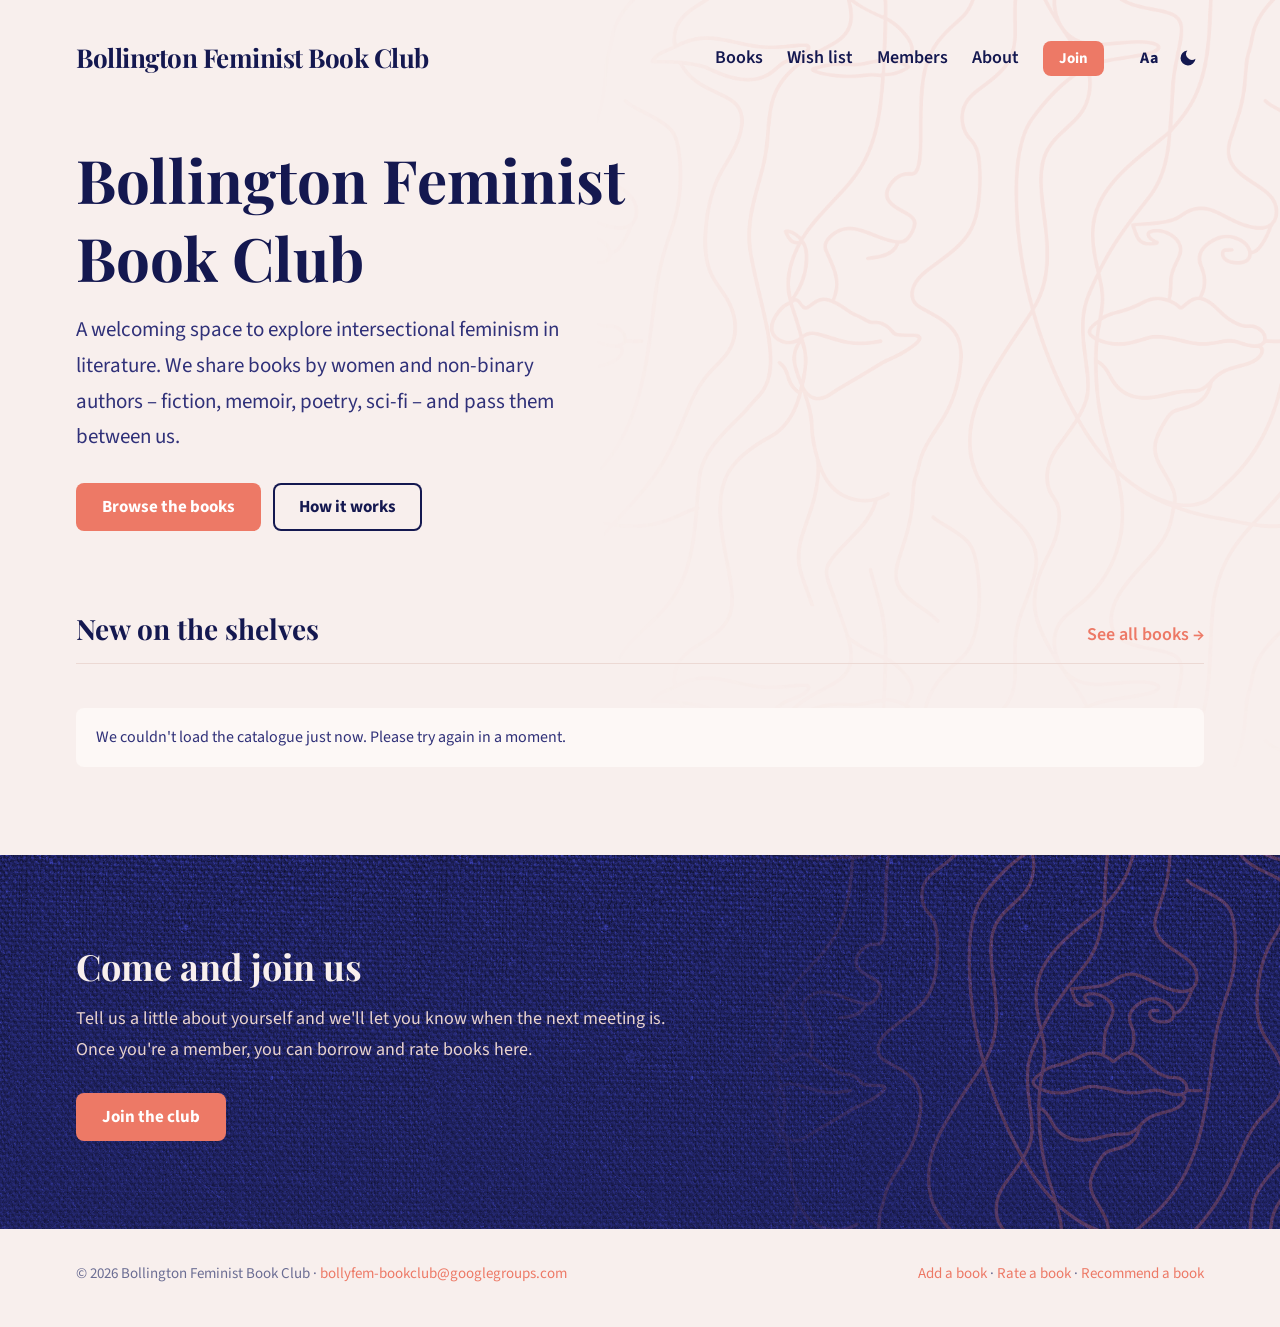
==== index.html @ 5947f41a "Add club contact email to footer, About page and search data Co-Authored-By: Claude Opus 5.5 <norepl" ====
<!doctype html>
<html lang="en-GB">
<head>
  <meta charset="utf-8">
  <meta http-equiv="Cache-Control" content="no-cache">
  <meta name="viewport" content="width=device-width, initial-scale=1">
  <title>Bollington Feminist Book Club</title>
  <meta name="description" content="A welcoming book club in Bollington, Cheshire, exploring intersectional feminism in literature. No set reading list: members share and swap books by women and non-binary authors and meet monthly.">
  <link rel="canonical" href="https://sitjart.github.io/bollington-book-club/">
  <meta property="og:type" content="website">
  <meta property="og:site_name" content="Bollington Feminist Book Club">
  <meta property="og:title" content="Bollington Feminist Book Club">
  <meta property="og:description" content="A welcoming book club in Bollington, Cheshire, exploring intersectional feminism in literature. No set reading list: members share and swap books by women and non-binary authors and meet monthly.">
  <meta property="og:url" content="https://sitjart.github.io/bollington-book-club/">
  <meta property="og:image" content="https://sitjart.github.io/bollington-book-club/assets/share.jpg">
  <meta name="twitter:card" content="summary_large_image">
  <link rel="preconnect" href="https://fonts.googleapis.com">
  <link rel="preconnect" href="https://fonts.gstatic.com" crossorigin>
  <link href="https://fonts.googleapis.com/css2?family=Playfair+Display:ital,wght@0,400;0,600;0,700;1,400&family=Source+Sans+3:wght@400;600;700&display=swap" rel="stylesheet">
  <script>
    try {
      if (localStorage.getItem("theme") === "dark") document.documentElement.setAttribute("data-theme", "dark");
      if (localStorage.getItem("reading") === "easy") document.documentElement.setAttribute("data-reading", "easy");
    } catch (e) {}
  </script>
  <script>
    // Always load the latest code: a new value every minute stops browsers using stale copies
    window.__v = Math.floor(Date.now() / 60000);
    document.write('<link rel="stylesheet" href="styles.css?v=' + __v + '">');
    document.write('<script src="config.js?v=' + __v + '"><\/script>');
  </script>
  <script type="application/ld+json">
  {"@context":"https://schema.org","@type":"Organization","name":"Bollington Feminist Book Club",
   "url":"https://sitjart.github.io/bollington-book-club/","logo":"https://sitjart.github.io/bollington-book-club/assets/share.jpg",
   "description":"A book club in Bollington, Cheshire, exploring intersectional feminism in literature through books by women and non-binary authors.",
   "areaServed":{"@type":"Place","name":"Bollington, Cheshire, UK"},"email":"bollyfem-bookclub@googlegroups.com"}
  </script>
</head>
<body data-page="home">
  <a class="skip" href="#main">Skip to content</a>

  <header class="header">
    <div class="container header__inner">
      <a class="logo" href="./" data-club-name>Bollington Feminist Book Club</a>
      <nav class="nav" aria-label="Main">
        <a href="books.html" data-page="books">Books</a>
        <a href="wishlist.html" data-page="wishlist">Wish list</a>
        <a href="members.html" data-page="members">Members</a>
        <a href="about.html" data-page="about">About</a>
        <a class="button button--small" data-form="join" href="#">Join</a>
        <span class="nav__tools">
          <button class="read-toggle" type="button" aria-pressed="false" title="Easier reading: bigger, more spaced text with no background patterns">Aa<span class="visually-hidden"> Easier reading</span></button>
          <button class="theme-toggle" type="button" aria-label="Switch to dark mode">
            <svg class="i-moon" viewBox="0 0 24 24" width="20" height="20" aria-hidden="true"><path fill="currentColor" d="M21 12.8A9 9 0 1 1 11.2 3a7 7 0 0 0 9.8 9.8z"/></svg>
            <svg class="i-sun" viewBox="0 0 24 24" width="20" height="20" aria-hidden="true"><circle cx="12" cy="12" r="4.5" fill="currentColor"/><g stroke="currentColor" stroke-width="2" stroke-linecap="round"><path d="M12 2v2.5M12 19.5V22M2 12h2.5M19.5 12H22M4.9 4.9l1.8 1.8M17.3 17.3l1.8 1.8M4.9 19.1l1.8-1.8M17.3 6.7l1.8-1.8"/></g></svg>
          </button>
        </span>
      </nav>
    </div>
  </header>

  <main id="main">
    <section class="hero container">
      <div class="hero__text">
        <h1 class="hero__title" data-club-name>Bollington Feminist Book Club</h1>
        <p class="hero__description">A welcoming space to explore intersectional feminism in literature. We share books by women and non-binary authors – fiction, memoir, poetry, sci-fi – and pass them between us.</p>
        <div class="hero__actions">
          <a class="button" href="books.html">Browse the books</a>
          <a class="button button--quiet" href="about.html">How it works</a>
        </div>
      </div>
      <div class="hero__stack" id="hero-stack" aria-label="Newest books"></div>
    </section>

    <section class="section container">
      <div class="section__head">
        <h2 class="section__title">New on the shelves</h2>
        <a class="section__link" href="books.html">See all books</a>
      </div>
      <div class="grid" id="grid-latest"></div>
      <p class="notice" id="notice" hidden></p>
    </section>

    <section class="join">
      <div class="container join__inner">
        <h2>Come and join us</h2>
        <p>Tell us a little about yourself and we'll let you know when the next meeting is. Once you're a member, you can borrow and rate books here.</p>
        <a class="button" data-form="join" href="#">Join the club</a>
      </div>
    </section>
  </main>

  <footer class="footer container">
    <span>© <span id="year"></span> <span data-club-name>Bollington Feminist Book Club</span> · <a href="mailto:bollyfem-bookclub@googlegroups.com">bollyfem-bookclub@googlegroups.com</a></span>
    <span><a href="add.html">Add a book</a> · <a data-form="rate" href="#">Rate a book</a> · <a data-form="recommend" href="#">Recommend a book</a></span>
  </footer>

  <dialog id="book-dialog" aria-labelledby="d-title">
    <button class="close" type="button" aria-label="Close">×</button>
    <div class="dialog__body" id="d-body"></div>
  </dialog>

  <script>document.write('<script src="app.js?v=' + window.__v + '"><\/script>');</script>
</body>
</html>
---- styles.css ----
/* Palette and type follow The Modern Hypatia */
:root {
  --brand: #ED7966;
  --brand-hover: #303179;
  --bg: #f8efed;
  --bg-alt: #F5CAC2;
  --card: #fdf8f6;
  --text: #141850;
  --text-alt: #303179;
  --muted: #6b6d93;
  --line: #ecd9d4;
  --ok: #3f7d5a;
  --busy: #c4573f;
  --wait: #b07a1f;
  --shadow: 0 15px 40px 5px rgba(20, 24, 80, .07);
  --serif: "Playfair Display", "Noto Serif", Georgia, serif;
  --sans: "Source Sans 3", "Source Sans Pro", Helvetica, Arial, sans-serif;
  --radius: 8px;
  color-scheme: light;
}
:root[data-theme="dark"] {
  --brand: #ED7966;
  --brand-hover: #f8efed;
  --bg: #171930;
  --bg-alt: #23264a;
  --card: #1e2140;
  --text: #fae7e3;
  --text-alt: #e9d3ce;
  --muted: #a9abcc;
  --line: #2f3360;
  --ok: #7fc39b;
  --busy: #f0937f;
  --wait: #e3b05a;
  --shadow: 0 15px 40px 5px rgba(0, 0, 0, .25);
  color-scheme: dark;
}

* { box-sizing: border-box; }
html { scroll-behavior: smooth; scroll-padding-top: 24px; }
body {
  margin: 0;
  background: var(--bg);
  color: var(--text);
  font: 18px/1.7 var(--sans);
  -webkit-font-smoothing: antialiased;
  transition: background .25s, color .25s;
}
img { max-width: 100%; display: block; }
a { color: var(--brand); text-decoration: none; transition: color .25s; }
a:hover { color: var(--brand-hover); }
h1, h2, h3 { font-family: var(--serif); font-weight: 700; line-height: 1.3; margin: 0 0 .4em; color: var(--text); }
p { margin: 0 0 1em; }
.visually-hidden { position: absolute; width: 1px; height: 1px; overflow: hidden; clip: rect(0 0 0 0); white-space: nowrap; }
.skip { position: absolute; left: -999px; }
.skip:focus { left: 16px; top: 16px; z-index: 10; background: var(--text); color: var(--bg); padding: 8px 12px; border-radius: var(--radius); }
:focus-visible { outline: 3px solid var(--brand); outline-offset: 3px; }

.container { width: 100%; max-width: 1160px; margin: 0 auto; padding: 0 16px; }

/* Header */
.header__inner { display: flex; align-items: center; justify-content: space-between; gap: 16px; padding-top: 36px; padding-bottom: 36px; }
.logo { font-family: var(--serif); font-size: 26px; font-weight: 700; letter-spacing: -.5px; color: var(--text); }
.logo:hover { color: var(--brand); }
.nav { display: flex; align-items: center; gap: 24px; font-weight: 600; }
.nav a { color: var(--text); }
.nav a:hover { color: var(--brand); }
.theme-toggle { border: 0; background: none; color: var(--text); cursor: pointer; padding: 4px; display: grid; place-items: center; }
.theme-toggle:hover { color: var(--brand); }
@media (max-width: 560px) {
  .header__inner { padding-top: 24px; padding-bottom: 24px; }
  .logo { font-size: 19px; }
  .nav a.button { display: none; }
  .nav { gap: 14px; font-size: 15px; }
}

.nav a { white-space: nowrap; }
@media (max-width: 900px) {
  .header__inner { flex-direction: column; align-items: flex-start; gap: 12px; }
  .nav { width: 100%; }
  .theme-toggle { margin-left: auto; }
}

/* Header toggles */
.nav__tools { display: flex; align-items: center; gap: 6px; margin-left: 4px; }
.theme-toggle, .read-toggle { border: 0; background: none; color: var(--text); cursor: pointer; padding: 6px; border-radius: 999px; display: grid; place-items: center; }
.theme-toggle:hover, .read-toggle:hover { color: var(--brand); }
.read-toggle { font: 700 16px var(--sans); letter-spacing: .02em; padding: 4px 8px; }
.read-toggle[aria-pressed="true"] { background: var(--text); color: var(--bg); }
.theme-toggle .i-sun { display: none; }
:root[data-theme="dark"] .theme-toggle .i-sun { display: block; }
:root[data-theme="dark"] .theme-toggle .i-moon { display: none; }

/* Hero */
.hero { display: grid; grid-template-columns: 1.1fr 1fr; gap: 48px; align-items: center; padding-top: 24px; padding-bottom: 80px; }
.hero__title { font-size: clamp(38px, 6vw, 60px); margin-bottom: 16px; }
.hero__description { max-width: 520px; font-size: 21px; color: var(--text-alt); margin-bottom: 28px; }
.hero__actions { display: flex; flex-wrap: wrap; gap: 12px; }
.hero__stack { position: relative; height: 380px; }
.hero__stack button { all: unset; cursor: pointer; position: absolute; width: 44%; max-width: 200px; transition: transform .3s; }
.hero__stack button .cover { box-shadow: 0 18px 40px rgba(20, 24, 80, .25); }
.hero__stack button:nth-child(1) { left: 2%;  top: 50px; transform: rotate(-7deg); }
.hero__stack button:nth-child(2) { left: 28%; top: 0;    transform: rotate(2deg); z-index: 2; }
.hero__stack button:nth-child(3) { left: 54%; top: 64px; transform: rotate(8deg); }
.hero__stack button:hover { transform: translateY(-8px) rotate(0); z-index: 3; }
.hero__stack button:focus-visible { outline: 3px solid var(--brand); outline-offset: 4px; border-radius: var(--radius); }
@media (max-width: 760px) {
  .hero { grid-template-columns: 1fr; gap: 16px; padding-bottom: 56px; }
  .hero__description { font-size: 18px; }
  .hero__stack { height: 260px; }
  .hero__stack button { width: 36%; }
}

/* Faint line-art faces behind the home page hero, fading out downwards */
body[data-page="home"] .header { position: relative; z-index: 1; }
body[data-page="home"] main { position: relative; isolation: isolate; }
@media (max-width: 760px) { body[data-page="home"] main::before { display: none; } }
body[data-page="home"] main::before {
  content: ""; position: absolute; z-index: -1; left: 0; right: 0; top: -150px; height: 820px; pointer-events: none;
  background: var(--text); opacity: .07;
  -webkit-mask: url("assets/lines.png") center top / 640px repeat, linear-gradient(#000 45%, transparent), linear-gradient(to right, transparent 0, transparent 46%, #000 62%);
  -webkit-mask-composite: source-in, source-in;
  mask: url("assets/lines.png") center top / 640px repeat, linear-gradient(#000 45%, transparent), linear-gradient(to right, transparent 0, transparent 46%, #000 62%);
  mask-composite: intersect, intersect;
}
:root[data-theme="dark"] @media (max-width: 760px) { body[data-page="home"] main::before { display: none; } }
body[data-page="home"] main::before { background: var(--brand); opacity: .09; }

/* Buttons */
.button {
  display: inline-block; padding: 12px 26px; border-radius: var(--radius); border: 0;
  background: var(--brand); color: #fff; font: 700 17px var(--sans); cursor: pointer;
  transition: background .25s, color .25s;
}
.button:hover { background: var(--brand-hover); color: var(--bg); }
.button--quiet { background: transparent; color: var(--text); box-shadow: inset 0 0 0 2px var(--text); }
.button--quiet:hover { background: var(--text); color: var(--bg); }
[aria-disabled="true"] { opacity: .4; pointer-events: none; }

/* Tags and status */
.tags { display: flex; flex-wrap: wrap; gap: 6px; margin-bottom: 10px; }
.tag {
  font-size: 14px; font-weight: 600; line-height: 1; padding: 6px 10px; border-radius: 999px;
  background: var(--bg-alt); color: var(--text);
}
.status { display: inline-flex; align-items: center; gap: 6px; }
.status::before { content: ""; width: 8px; height: 8px; border-radius: 50%; background: currentColor; }
.status--available { color: var(--ok); }
.status--out { color: var(--busy); }
.status--requested { color: var(--wait); }

/* Cover */
.cover { position: relative; aspect-ratio: 2 / 3; border-radius: var(--radius); overflow: hidden; --cloth: #303179;
  container-type: inline-size;
  background: url("assets/cloth-grain.webp") center / 480px, var(--cloth); background-blend-mode: overlay; }
.cover--indigo { --cloth: #2f3172; }
.cover--terracotta { --cloth: #b4513b; }
.cover--oxblood { --cloth: #7f3340; }
.cover img { position: absolute; inset: 0; width: 100%; height: 100%; object-fit: cover; opacity: 0; transition: transform .4s, opacity .35s; }
.cover img.is-loaded { opacity: 1; }
.cover__fallback { position: absolute; inset: 0; display: grid; place-items: center; padding: 10%; text-align: center; font-family: var(--serif); color: #f5e6c8; font-size: clamp(11px, 8.5cqw, 24px) !important; }
.cover__stamp { display: flex; flex-direction: column; gap: .6em; padding: .9em .3em; border-top: 1px solid rgba(245, 230, 200, .6); border-bottom: 1px solid rgba(245, 230, 200, .6); width: 100%; }
.cover__t { font-size: 1.15em; font-weight: 700; line-height: 1.2; text-shadow: 0 1px 0 rgba(0, 0, 0, .25); overflow-wrap: break-word; hyphens: auto; }
.cover__a { font-size: .72em; opacity: .9; }

/* Featured */
.featured { display: flex; align-items: center; gap: 56px; margin-bottom: 72px; }
.featured__cover { flex: 0 0 min(340px, 40%); }
.featured__cover .cover { box-shadow: var(--shadow); }
.featured__label { font-family: var(--serif); font-style: italic; color: var(--muted); margin-bottom: 8px; }
.featured__title { font-size: clamp(34px, 5vw, 52px); margin-bottom: 4px; }
.featured__title a { color: var(--text); text-decoration: underline; text-decoration-thickness: 4px; text-decoration-color: transparent; text-underline-offset: 6px; transition: text-decoration-color .25s; }
.featured__title a:hover { text-decoration-color: var(--brand); }
.featured__author { font-size: 20px; color: var(--text-alt); margin-bottom: 16px; }
.featured__excerpt { max-width: 520px; color: var(--text-alt); }
@media (max-width: 760px) {
  .featured { flex-direction: column; align-items: stretch; gap: 24px; }
  .featured__cover { flex-basis: auto; width: 60%; max-width: 260px; }
}

/* Meta row with avatar */
.meta { display: flex; align-items: center; gap: 10px; font-size: 15px; color: var(--muted); margin-top: 12px; }
.avatar {
  flex: none; width: 34px; height: 34px; border-radius: 50%; display: grid; place-items: center;
  background: var(--text); color: var(--bg); font: 700 15px var(--serif);
}
.meta strong { color: var(--text); font-weight: 600; display: block; line-height: 1.3; }

/* Sections */
.section { padding-bottom: 72px; }
.section__head { display: flex; align-items: baseline; justify-content: space-between; gap: 16px; margin-bottom: 20px; padding-bottom: 12px; border-bottom: 1px solid var(--line); }
.section__title { font-size: 28px; margin: 0; }
.section__link { font-weight: 600; }
.section__link::after { content: " →"; }

/* Filters */
.filters { display: flex; flex-wrap: wrap; gap: 10px; align-items: center; margin-bottom: 8px; }
.filters input[type=search], .filters select {
  font: 16px var(--sans); color: var(--text); background: var(--card);
  border: 1px solid var(--line); border-radius: var(--radius); padding: 9px 12px;
}
.filters__search { flex: 1 1 240px; }
.filters__search input { width: 100%; }
.filters__toggle { display: inline-flex; align-items: center; gap: 8px; font-size: 16px; cursor: pointer; }
.filters__toggle input { width: 17px; height: 17px; accent-color: var(--brand); }
.count { font-size: 15px; color: var(--muted); margin-bottom: 20px; }

/* Grid of books */
.grid { display: grid; grid-template-columns: repeat(auto-fill, minmax(150px, 1fr)); gap: 32px 20px; align-items: start; }
@media (max-width: 560px) { .grid { grid-template-columns: repeat(2, 1fr); gap: 24px 14px; } }
.book { all: unset; cursor: pointer; display: block; }
.book:focus-visible { outline: 3px solid var(--brand); outline-offset: 6px; border-radius: var(--radius); }
.book .cover { margin-bottom: 14px; }
.book:hover .cover img { transform: scale(1.03); }
.book__title { font-family: var(--serif); font-size: 17px; font-weight: 700; line-height: 1.25; min-height: 2.5em; margin-bottom: 2px; color: var(--text); display: -webkit-box; -webkit-line-clamp: 2; -webkit-box-orient: vertical; overflow: hidden; }
.book:hover .book__title { text-decoration: underline; text-decoration-color: var(--brand); text-decoration-thickness: 2px; text-underline-offset: 4px; }
.book__author { color: var(--text-alt); font-size: 15px; margin-bottom: 4px; white-space: nowrap; overflow: hidden; text-overflow: ellipsis; }
.book .book__line { font-size: 15px; }
.book .cover { margin-bottom: 10px; }
.cover__fallback { font-size: 16px; }
.book__line { font-size: 15px; color: var(--muted); display: flex; flex-wrap: wrap; gap: 4px 12px; }
.stars { color: var(--brand); letter-spacing: 1px; }
.stars span { opacity: .3; }

.notice { padding: 16px 20px; border-radius: var(--radius); background: var(--card); color: var(--text-alt); font-size: 16px; margin-top: 24px; }
.skeleton .cover { animation: pulse 1.2s ease-in-out infinite; }
.skeleton .bar { height: 12px; margin-top: 10px; border-radius: 6px; background: var(--bg-alt); animation: pulse 1.2s ease-in-out infinite; }
@keyframes pulse { 50% { opacity: .5; } }

/* Readers */
.readers { list-style: none; margin: 0; padding: 0; display: grid; grid-template-columns: repeat(auto-fill, minmax(220px, 1fr)); gap: 20px; }
.readers li { display: flex; align-items: center; gap: 14px; }
.readers .avatar { width: 52px; height: 52px; font-size: 21px; }
.readers strong { display: block; font-family: var(--serif); font-size: 19px; line-height: 1.3; }
.readers span.n { font-size: 15px; color: var(--muted); }

/* Inner pages */
.page { padding-top: 16px; }
.page__head { display: flex; align-items: baseline; justify-content: space-between; gap: 16px; flex-wrap: wrap; margin-bottom: 8px; }
.page__title { font-size: clamp(34px, 5vw, 48px); margin: 0; }
.page__intro { color: var(--text-alt); max-width: 640px; margin-bottom: 28px; }
.nav a[aria-current="page"] { color: var(--brand); }
.button--small { padding: 7px 16px; font-size: 15px; }
.nav a.button { color: #fff; }
.nav a.button:hover { color: var(--bg); }

/* Add a book */
.muted-line { color: var(--muted); }
.isbn { display: flex; flex-wrap: wrap; gap: 10px; max-width: 560px; margin-bottom: 32px; }
.isbn input { flex: 1 1 240px; font: 20px var(--sans); letter-spacing: .5px; color: var(--text); background: var(--card); border: 1px solid var(--line); border-radius: var(--radius); padding: 11px 14px; }
.lookup { display: grid; grid-template-columns: 200px 1fr; gap: 32px; align-items: start; background: var(--card); border-radius: 12px; padding: 28px; margin-bottom: 32px; }
.lookup h2 { font-size: 30px; margin-bottom: 2px; }
.lookup .notice { margin-top: 8px; }
.page__aside { color: var(--muted); font-size: 16px; }
@media (max-width: 640px) {
  .lookup { grid-template-columns: 1fr; padding: 20px; }
  .lookup__cover { width: 140px; }
}

.sf { background: var(--card); border-radius: 12px; padding: 28px; margin-bottom: 32px; max-width: 760px; }
.sf h2 { font-size: 28px; margin-bottom: 4px; }
.sf__intro { color: var(--text-alt); margin-bottom: 20px; }
.sf__row { display: flex; flex-direction: column; gap: 4px; margin: 0 0 18px; border: 0; padding: 0; }
.sf__row--short { max-width: 340px; }
.sf label, .sf legend { font-weight: 600; font-size: 16px; padding: 0; }
.sf__desc { font-size: 15px; color: var(--muted); }
.sf input[type=text], .sf input[type=number], .sf select, .sf textarea {
  font: 16px var(--sans); color: var(--text); background: var(--bg); border: 1px solid var(--line);
  border-radius: var(--radius); padding: 9px 12px; width: 100%;
}
.sf textarea { line-height: 1.5; resize: vertical; }
.sf__chips { display: flex; flex-wrap: wrap; gap: 10px; margin-top: 10px; }
.sf .sf__chip {
  display: inline-flex; align-items: center; gap: 8px;
  font-weight: 400; font-size: 15px; line-height: 1.2; white-space: nowrap;
  background: var(--bg); color: var(--text); border: 1px solid var(--line); border-radius: 999px;
  padding: 8px 16px 8px 12px; cursor: pointer; transition: background .2s, border-color .2s;
}
.sf .sf__chip input { margin: 0; width: 16px; height: 16px; accent-color: var(--brand); flex: none; }
.sf .sf__chip:hover { border-color: var(--brand); }
.sf .sf__chip:has(input:checked) { background: var(--bg-alt); border-color: var(--brand); font-weight: 600; }
.sf .sf__chip:has(input:focus-visible) { outline: 3px solid var(--brand); outline-offset: 2px; }
.req { color: var(--brand); }
.sf__error { color: var(--busy); font-weight: 600; }
.sf--done h2 { color: var(--ok); }
@media (max-width: 640px) { .sf { padding: 20px; } }

.sf__file { font: 15px var(--sans); color: var(--text); }
.sf__preview img { width: 110px; aspect-ratio: 2 / 3; object-fit: cover; border-radius: var(--radius); margin-top: 8px; box-shadow: var(--shadow); }
.sf__hp { position: absolute; left: -9999px; width: 1px; height: 1px; overflow: hidden; }

/* Wish list */
.section__intro { color: var(--text-alt); max-width: 640px; margin-bottom: 24px; }
.wishlist { list-style: none; margin: 0; padding: 8px 0 0; display: grid; grid-template-columns: repeat(auto-fill, minmax(290px, 1fr)); gap: 32px 28px; }

/* Wish list as library catalogue cards */
.card {
  --paper: #fdf8ec;
  --rule: rgba(48, 49, 121, .13);
  --red: #c4573f;
  --ink: #2a2b55;
  position: relative;
  padding: 18px 24px 40px;
  display: flex;
  flex-direction: column;
  background:
    radial-gradient(circle at 50% calc(100% - 16px), var(--bg) 6px, transparent 6.5px),
    var(--paper);
  color: var(--ink);
  border-radius: 3px;
  box-shadow: 0 1px 1px rgba(20, 24, 80, .08), 0 10px 22px rgba(20, 24, 80, .09);
  transform: rotate(-.6deg);
  transition: transform .25s ease, box-shadow .25s ease;
}
.card:nth-child(2n) { transform: rotate(.5deg); }
.card:nth-child(3n) { transform: rotate(-.2deg); }
.card:hover { transform: rotate(0) translateY(-3px); box-shadow: 0 2px 2px rgba(20, 24, 80, .08), 0 16px 30px rgba(20, 24, 80, .14); }
.card__top { display: flex; justify-content: space-between; align-items: flex-start; gap: 12px; min-height: 28px; }
.card__call { font-family: "Courier Prime", "Courier New", monospace; }
.card__call { font-size: 14px; color: rgba(42, 43, 85, .7); letter-spacing: .5px; padding-top: 3px; }
.card__stamp {
  font-family: "Courier Prime", "Courier New", monospace; font-weight: 700; font-size: 14px; letter-spacing: .5px;
  color: var(--red); border: 2px solid var(--red); border-radius: 4px; padding: 1px 7px;
  transform: rotate(-4deg); opacity: .85; white-space: nowrap;
}
.card__title {
  font-size: 21px; line-height: 1.25; color: var(--ink); margin: 10px 0 0;
  padding-bottom: 8px; border-bottom: 2px solid var(--red);
}
.card__body {
  flex: 1; min-height: 112px; padding-top: 6px;
  background: repeating-linear-gradient(to bottom, transparent 0, transparent 27px, var(--rule) 27px, var(--rule) 28px);
  background-position: 0 6px;
}
.card__author { font-size: 16px; font-weight: 600; margin: 0; line-height: 28px; }
.card__why { font-size: 16px; line-height: 28px; margin: 0; color: #3d3f73; }
.card__by { font-size: 15px; line-height: 28px; margin: 0; color: rgba(42, 43, 85, .8); }
:root[data-theme="dark"] .card { --paper: #efe6d2; --rule: rgba(48, 49, 121, .16); }
@media (prefers-reduced-motion: reduce) { .card, .card:nth-child(n) { transform: none; } }
.empty { color: var(--muted); }

/* Members */
.members { list-style: none; margin: 0; padding: 0; display: grid; grid-template-columns: repeat(auto-fill, minmax(150px, 1fr)); gap: 28px 20px; }
.members li { text-align: center; }
.members .member__photo { width: 96px; height: 96px; margin: 0 auto 10px; border-radius: 50%; overflow: hidden; background: var(--bg-alt); display: grid; place-items: center; font: 700 34px var(--serif); color: var(--text); }
.members .member__photo img { width: 100%; height: 100%; object-fit: cover; }
.members strong { display: block; font-family: var(--serif); font-size: 19px; }
.members span { display: block; font-size: 15px; color: var(--muted); }
.members .member__shared { color: var(--brand); font-weight: 600; }

/* Member page */
.member__link { display: block; color: inherit; text-decoration: none; }
.member__link:hover strong { color: var(--brand); }
.member__back { margin-bottom: 16px; font-weight: 600; }
.member__head { display: flex; align-items: center; gap: 24px; margin-bottom: 40px; }
.member__head .page__intro { margin: 4px 0 0; }
.member__photo--big { width: 120px !important; height: 120px !important; margin: 0 !important; flex: none; border-radius: 50%; overflow: hidden; background: var(--bg-alt); display: grid; place-items: center; font: 700 44px var(--serif); }
.member__photo--big img { width: 100%; height: 100%; object-fit: cover; }
.member .section__head { margin-top: 48px; }
.loans { list-style: none; margin: 0; padding: 0; }
.loans li { display: flex; flex-wrap: wrap; align-items: baseline; justify-content: space-between; gap: 4px 16px; padding: 12px 0; border-bottom: 1px solid var(--line); }
.loan__title { all: unset; font-family: var(--serif); font-weight: 700; font-size: 18px; color: var(--text); }
button.loan__title { cursor: pointer; }
button.loan__title:hover { color: var(--brand); text-decoration: underline; }
.loan__meta { font-size: 15px; color: var(--muted); }
@media (max-width: 560px) { .member__photo--big { width: 84px !important; height: 84px !important; font-size: 32px; } }

/* About */
.about__lead { font-family: var(--serif); font-size: clamp(20px, 2.4vw, 25px); line-height: 1.55; max-width: 860px; margin-bottom: 40px; }
.about__cols { display: grid; grid-template-columns: repeat(3, 1fr); gap: 40px; }
.about__cols h3 { font-size: 21px; margin-bottom: 8px; }
.about__cols p { color: var(--text-alt); font-size: 17px; margin: 0; }
@media (max-width: 860px) { .about__cols { grid-template-columns: 1fr; gap: 28px; } }

/* Join */
.join { position: relative; isolation: isolate; overflow: hidden; padding: 88px 0; color: #f8efed;
  background: url("assets/cloth-grain.webp") center / 420px, #1f2260; background-blend-mode: overlay; }
/* Faces only at the edges: faded out behind the text so they never sit under words */
.join::before { content: ""; position: absolute; inset: 0; z-index: -1; background: var(--brand); opacity: .26;
  -webkit-mask: url("assets/lines.png") center / 560px repeat, linear-gradient(to right, transparent 0, transparent 58%, #000 78%);
  -webkit-mask-composite: source-in;
  mask: url("assets/lines.png") center / 560px repeat, linear-gradient(to right, transparent 0, transparent 58%, #000 78%);
  mask-composite: intersect; }
.join h2 { color: #f8efed; }
@media (max-width: 1000px) { .join::before { display: none; } }
.join__inner { max-width: 1160px; }
.join__inner > * { max-width: 600px; }
.join h2 { font-size: clamp(28px, 4vw, 36px); }
.join p { color: #e9d3ce; margin-bottom: 28px; }

/* Footer */
.footer { display: flex; flex-wrap: wrap; justify-content: space-between; gap: 8px; padding-top: 32px; padding-bottom: 40px; font-size: 15px; color: var(--muted); }

/* Dialog */
dialog {
  width: min(880px, calc(100vw - 32px)); max-height: calc(100vh - 32px);
  border: 0; border-radius: 12px; padding: 0; background: var(--bg); color: var(--text); box-shadow: var(--shadow);
}
dialog::backdrop { background: rgba(20, 24, 80, .55); }
.close { position: absolute; top: 12px; right: 16px; z-index: 2; border: 0; background: none; font-size: 32px; line-height: 1; cursor: pointer; color: var(--text-alt); }
.close:hover { color: var(--brand); }
.dialog__body { display: grid; grid-template-columns: 250px 1fr; gap: 40px; padding: 40px; }
.dialog__body h2 { font-size: 36px; margin-bottom: 2px; }
.dialog__facts { color: var(--muted); font-size: 16px; margin: 4px 0 18px; }
.dialog__synopsis { color: var(--text-alt); }
.dialog__synopsis ul { padding-left: 1.2em; }
.dialog__actions { display: flex; flex-wrap: wrap; gap: 12px; margin-top: 24px; }
.dialog__hint { font-size: 15px; color: var(--muted); margin: 12px 0 0; }
@media (max-width: 680px) {
  .dialog__body { grid-template-columns: 1fr; padding: 28px 20px; gap: 20px; }
  .dialog__body .cover { width: 150px; }
  .dialog__body h2 { font-size: 28px; }
}

@media (prefers-reduced-motion: reduce) {
  * { transition: none !important; animation: none !important; scroll-behavior: auto !important; }
}

/* Dropdowns: our own arrow, set in from the edge, the same on every browser */
select {
  -webkit-appearance: none;
  appearance: none;
  padding-right: 40px !important;
  background-image: url("data:image/svg+xml,%3Csvg xmlns='http://www.w3.org/2000/svg' width='12' height='8' viewBox='0 0 12 8'%3E%3Cpath d='M1 1.5l5 5 5-5' fill='none' stroke='%23303179' stroke-width='1.8' stroke-linecap='round' stroke-linejoin='round'/%3E%3C/svg%3E") !important;
  background-repeat: no-repeat !important;
  background-position: right 16px center !important;
  background-size: 12px 8px !important;
  cursor: pointer;
}
:root[data-theme="dark"] select {
  background-image: url("data:image/svg+xml,%3Csvg xmlns='http://www.w3.org/2000/svg' width='12' height='8' viewBox='0 0 12 8'%3E%3Cpath d='M1 1.5l5 5 5-5' fill='none' stroke='%23e9d3ce' stroke-width='1.8' stroke-linecap='round' stroke-linejoin='round'/%3E%3C/svg%3E") !important;
}
select::-ms-expand { display: none; }

/* ---------- Easier reading mode (toggle in the header, remembered per device) ---------- */
:root[data-reading="easy"] body { font-size: 20px; line-height: 1.8; letter-spacing: .12em; word-spacing: .16em; }
:root[data-reading="easy"] h1, :root[data-reading="easy"] h2, :root[data-reading="easy"] h3,
:root[data-reading="easy"] .book__title, :root[data-reading="easy"] .card__title, :root[data-reading="easy"] .loan__title,
:root[data-reading="easy"] .logo { font-family: var(--sans); letter-spacing: .04em; }
:root[data-reading="easy"] p, :root[data-reading="easy"] .dialog__synopsis { max-width: 62ch; }
:root[data-reading="easy"] p + p { margin-top: 1.2em; }
:root[data-reading="easy"] * { font-style: normal !important; }
:root[data-reading="easy"] .card__call, :root[data-reading="easy"] .card__stamp { font-family: var(--sans); }
/* No patterns or textures anywhere */
:root[data-reading="easy"] main::before, :root[data-reading="easy"] .join::before { display: none !important; }
:root[data-reading="easy"] .join, :root[data-reading="easy"] .cover { background-image: none !important; }
:root[data-reading="easy"] .card, :root[data-reading="easy"] .card__body { background: var(--paper) !important; transform: none !important; }
:root[data-reading="easy"] .book__title { -webkit-line-clamp: 3; min-height: 3.75em; }
:root[data-reading="easy"] .book__author { white-space: normal; }
:root[data-reading="easy"] .grid { grid-template-columns: repeat(auto-fill, minmax(190px, 1fr)); }
:root[data-reading="easy"] .nav { gap: 14px; }
.footer a[href^="mailto"] { overflow-wrap: anywhere; }
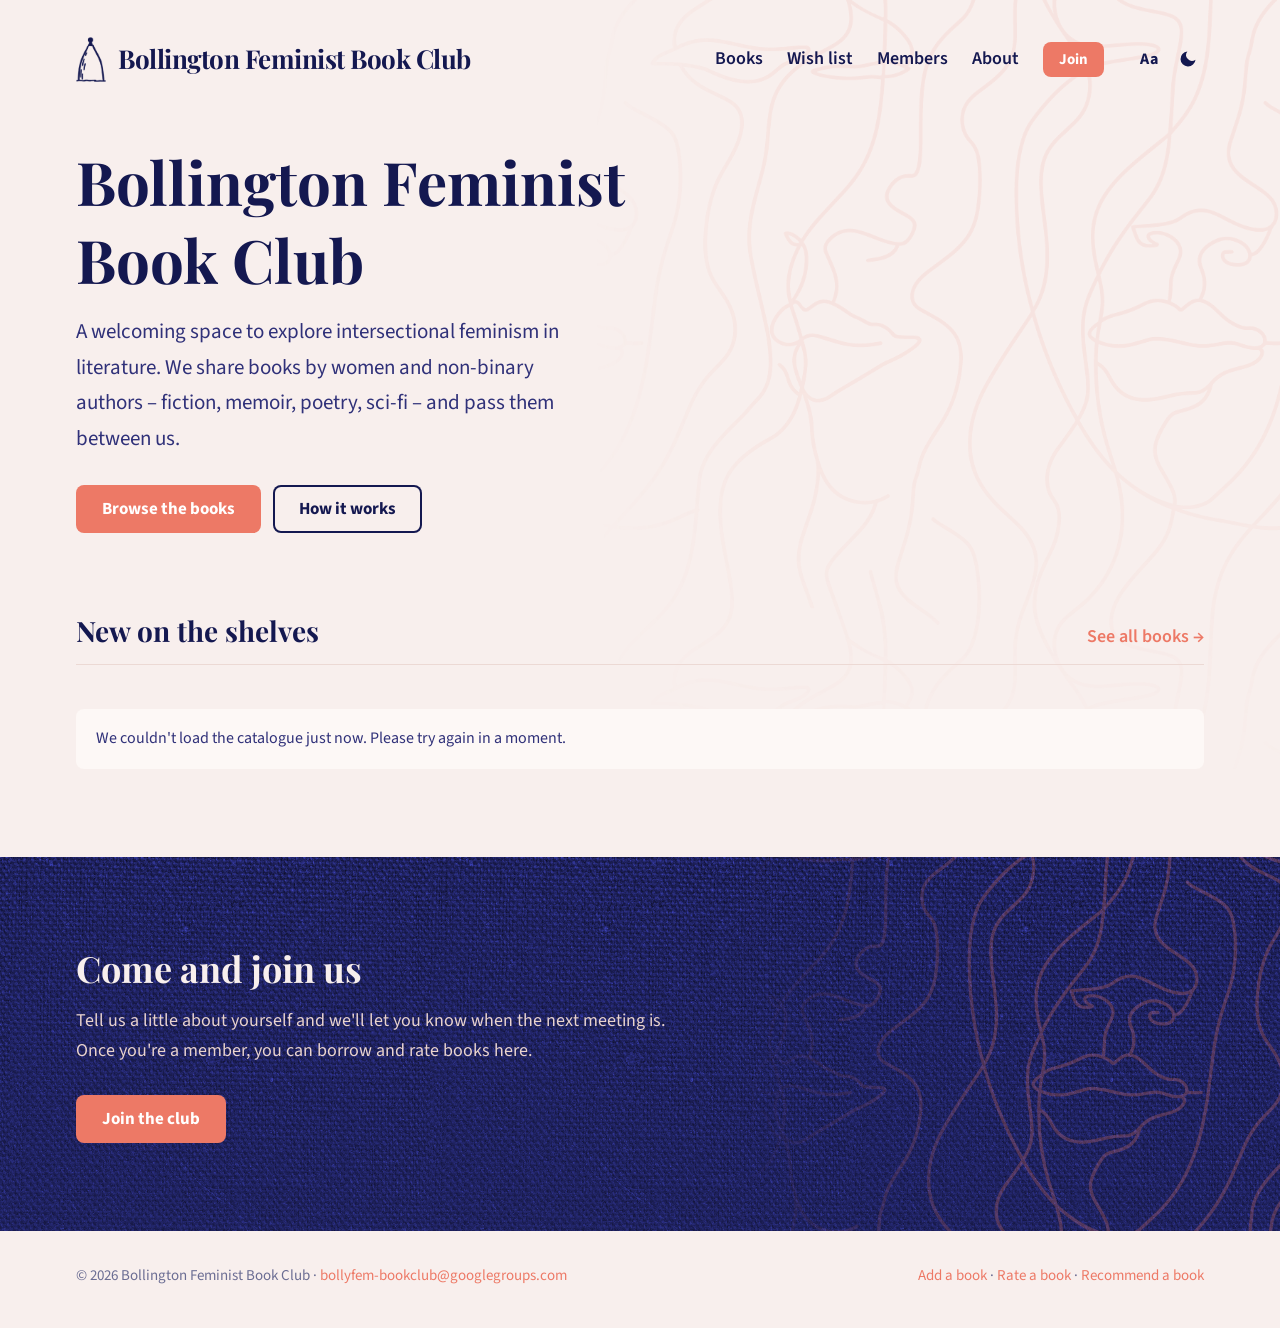
==== commit b90deb48: "White Nancy logo in the header and link preview; favicon and home-screen icons Co-Authored-By: Claud" ====
--- a/index.html
+++ b/index.html
@@ -14,6 +14,11 @@
   <meta property="og:url" content="https://sitjart.github.io/bollington-book-club/">
   <meta property="og:image" content="https://sitjart.github.io/bollington-book-club/assets/share.jpg">
   <meta name="twitter:card" content="summary_large_image">
+  <link rel="icon" href="favicon.ico" sizes="any">
+  <link rel="icon" href="favicon-32.png" type="image/png" sizes="32x32">
+  <link rel="apple-touch-icon" href="apple-touch-icon.png">
+  <link rel="manifest" href="site.webmanifest">
+  <meta name="theme-color" content="#1f2260">
   <link rel="preconnect" href="https://fonts.googleapis.com">
   <link rel="preconnect" href="https://fonts.gstatic.com" crossorigin>
   <link href="https://fonts.googleapis.com/css2?family=Playfair+Display:ital,wght@0,400;0,600;0,700;1,400&family=Source+Sans+3:wght@400;600;700&display=swap" rel="stylesheet">
@@ -41,7 +46,7 @@
 
   <header class="header">
     <div class="container header__inner">
-      <a class="logo" href="./" data-club-name>Bollington Feminist Book Club</a>
+      <a class="logo" href="./"><span class="logo__mark" aria-hidden="true"></span><span data-club-name>Bollington Feminist Book Club</span></a>
       <nav class="nav" aria-label="Main">
         <a href="books.html" data-page="books">Books</a>
         <a href="wishlist.html" data-page="wishlist">Wish list</a>
--- a/styles.css
+++ b/styles.css
@@ -80,6 +80,12 @@
   .theme-toggle { margin-left: auto; }
 }
 
+/* White Nancy, drawn in the current text colour so it follows light and dark mode */
+.logo { display: inline-flex; align-items: center; gap: 12px; }
+.logo__mark { flex: none; width: 30px; height: 46px; background: currentColor;
+  -webkit-mask: url("assets/white-nancy-bold.png") center / contain no-repeat; mask: url("assets/white-nancy-bold.png") center / contain no-repeat; }
+@media (max-width: 560px) { .logo__mark { width: 23px; height: 35px; } }
+
 /* Header toggles */
 .nav__tools { display: flex; align-items: center; gap: 6px; margin-left: 4px; }
 .theme-toggle, .read-toggle { border: 0; background: none; color: var(--text); cursor: pointer; padding: 6px; border-radius: 999px; display: grid; place-items: center; }
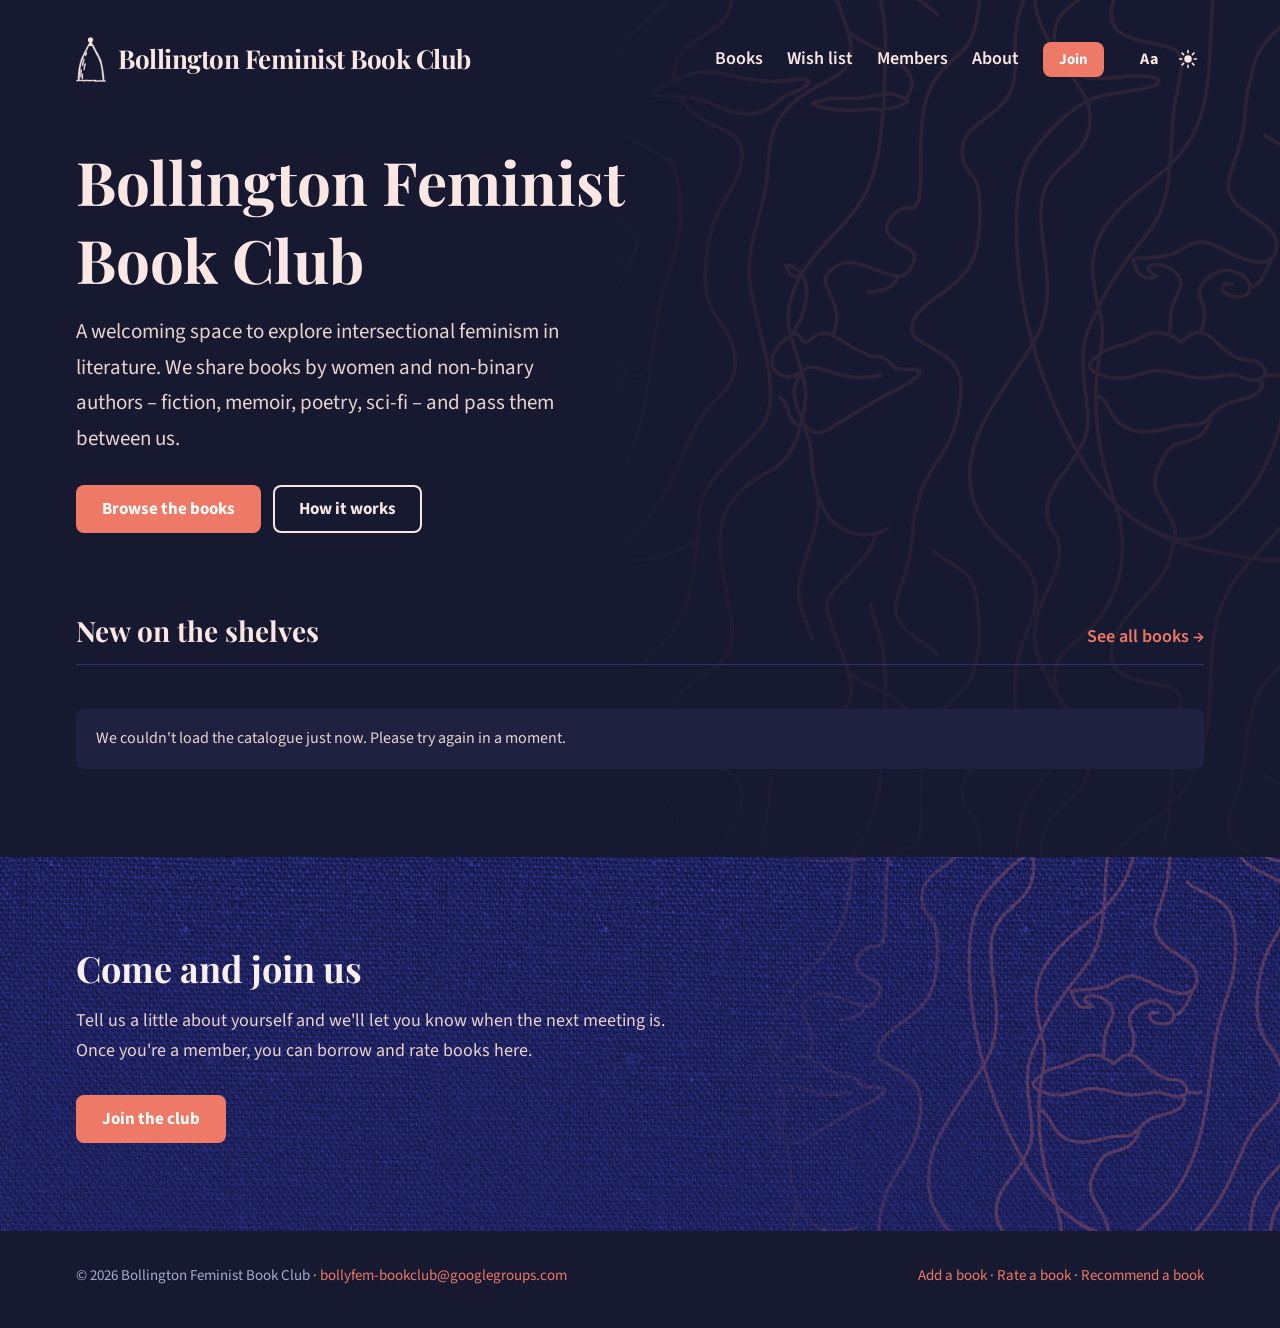
==== commit 1febbcb7: "Dark mode by default; faces pattern reaches the top; White Nancy alone in the header on smaller scre" ====
--- a/index.html
+++ b/index.html
@@ -6,13 +6,13 @@
   <meta name="viewport" content="width=device-width, initial-scale=1">
   <title>Bollington Feminist Book Club</title>
   <meta name="description" content="A welcoming book club in Bollington, Cheshire, exploring intersectional feminism in literature. No set reading list: members share and swap books by women and non-binary authors and meet monthly.">
-  <link rel="canonical" href="https://sitjart.github.io/bollington-book-club/">
+  <link rel="canonical" href="https://bollington-feminist-book-club.github.io/">
   <meta property="og:type" content="website">
   <meta property="og:site_name" content="Bollington Feminist Book Club">
   <meta property="og:title" content="Bollington Feminist Book Club">
   <meta property="og:description" content="A welcoming book club in Bollington, Cheshire, exploring intersectional feminism in literature. No set reading list: members share and swap books by women and non-binary authors and meet monthly.">
-  <meta property="og:url" content="https://sitjart.github.io/bollington-book-club/">
-  <meta property="og:image" content="https://sitjart.github.io/bollington-book-club/assets/share.jpg">
+  <meta property="og:url" content="https://bollington-feminist-book-club.github.io/">
+  <meta property="og:image" content="https://bollington-feminist-book-club.github.io/assets/share.jpg">
   <meta name="twitter:card" content="summary_large_image">
   <link rel="icon" href="favicon.ico" sizes="any">
   <link rel="icon" href="favicon-32.png" type="image/png" sizes="32x32">
@@ -24,7 +24,7 @@
   <link href="https://fonts.googleapis.com/css2?family=Playfair+Display:ital,wght@0,400;0,600;0,700;1,400&family=Source+Sans+3:wght@400;600;700&display=swap" rel="stylesheet">
   <script>
     try {
-      if (localStorage.getItem("theme") === "dark") document.documentElement.setAttribute("data-theme", "dark");
+      if (localStorage.getItem("theme") !== "light") document.documentElement.setAttribute("data-theme", "dark");
       if (localStorage.getItem("reading") === "easy") document.documentElement.setAttribute("data-reading", "easy");
     } catch (e) {}
   </script>
@@ -36,7 +36,7 @@
   </script>
   <script type="application/ld+json">
   {"@context":"https://schema.org","@type":"Organization","name":"Bollington Feminist Book Club",
-   "url":"https://sitjart.github.io/bollington-book-club/","logo":"https://sitjart.github.io/bollington-book-club/assets/share.jpg",
+   "url":"https://bollington-feminist-book-club.github.io/","logo":"https://bollington-feminist-book-club.github.io/assets/share.jpg",
    "description":"A book club in Bollington, Cheshire, exploring intersectional feminism in literature through books by women and non-binary authors.",
    "areaServed":{"@type":"Place","name":"Bollington, Cheshire, UK"},"email":"bollyfem-bookclub@googlegroups.com"}
   </script>
--- a/styles.css
+++ b/styles.css
@@ -74,10 +74,10 @@
 }
 
 .nav a { white-space: nowrap; }
+/* On smaller screens the club name is hidden (still read out by screen readers) and White Nancy alone links home */
 @media (max-width: 900px) {
-  .header__inner { flex-direction: column; align-items: flex-start; gap: 12px; }
-  .nav { width: 100%; }
-  .theme-toggle { margin-left: auto; }
+  .logo [data-club-name] { position: absolute; width: 1px; height: 1px; overflow: hidden; clip: rect(0 0 0 0); white-space: nowrap; }
+  .nav { gap: 18px; }
 }
 
 /* White Nancy, drawn in the current text colour so it follows light and dark mode */
@@ -117,19 +117,18 @@
 }
 
 /* Faint line-art faces behind the home page hero, fading out downwards */
+body[data-page="home"] { position: relative; isolation: isolate; }
 body[data-page="home"] .header { position: relative; z-index: 1; }
-body[data-page="home"] main { position: relative; isolation: isolate; }
-@media (max-width: 760px) { body[data-page="home"] main::before { display: none; } }
-body[data-page="home"] main::before {
-  content: ""; position: absolute; z-index: -1; left: 0; right: 0; top: -150px; height: 820px; pointer-events: none;
+@media (max-width: 760px) { body[data-page="home"]::before { display: none; } }
+body[data-page="home"]::before {
+  content: ""; position: absolute; z-index: -1; left: 0; right: 0; top: 0; height: 960px; pointer-events: none;
   background: var(--text); opacity: .07;
   -webkit-mask: url("assets/lines.png") center top / 640px repeat, linear-gradient(#000 45%, transparent), linear-gradient(to right, transparent 0, transparent 46%, #000 62%);
   -webkit-mask-composite: source-in, source-in;
   mask: url("assets/lines.png") center top / 640px repeat, linear-gradient(#000 45%, transparent), linear-gradient(to right, transparent 0, transparent 46%, #000 62%);
   mask-composite: intersect, intersect;
 }
-:root[data-theme="dark"] @media (max-width: 760px) { body[data-page="home"] main::before { display: none; } }
-body[data-page="home"] main::before { background: var(--brand); opacity: .09; }
+:root[data-theme="dark"] body[data-page="home"]::before { background: var(--brand); opacity: .09; }
 
 /* Buttons */
 .button {
@@ -447,7 +446,7 @@
 :root[data-reading="easy"] * { font-style: normal !important; }
 :root[data-reading="easy"] .card__call, :root[data-reading="easy"] .card__stamp { font-family: var(--sans); }
 /* No patterns or textures anywhere */
-:root[data-reading="easy"] main::before, :root[data-reading="easy"] .join::before { display: none !important; }
+:root[data-reading="easy"] body[data-page="home"]::before, :root[data-reading="easy"] .join::before { display: none !important; }
 :root[data-reading="easy"] .join, :root[data-reading="easy"] .cover { background-image: none !important; }
 :root[data-reading="easy"] .card, :root[data-reading="easy"] .card__body { background: var(--paper) !important; transform: none !important; }
 :root[data-reading="easy"] .book__title { -webkit-line-clamp: 3; min-height: 3.75em; }
@@ -455,3 +454,7 @@
 :root[data-reading="easy"] .grid { grid-template-columns: repeat(auto-fill, minmax(190px, 1fr)); }
 :root[data-reading="easy"] .nav { gap: 14px; }
 .footer a[href^="mailto"] { overflow-wrap: anywhere; }
+@media (max-width: 560px) {
+  .nav { gap: 6px 14px; flex-wrap: wrap; justify-content: flex-end; }
+  .nav__tools { margin-left: 0; }
+}
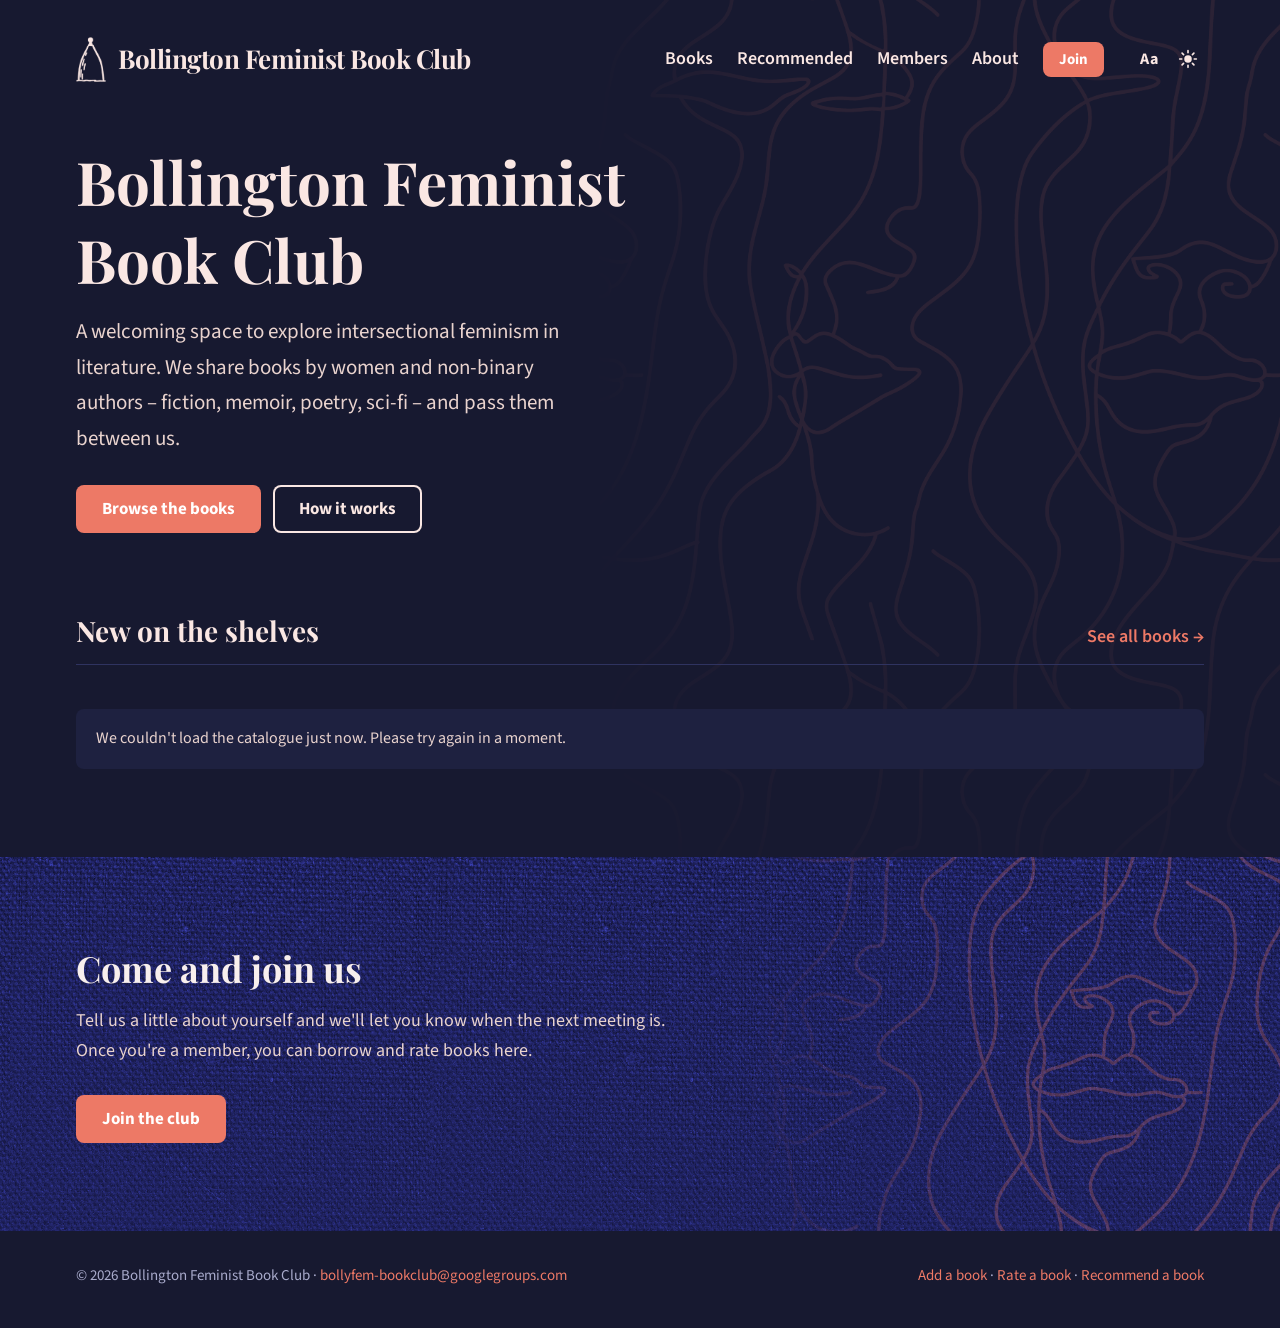
==== commit 91d18174: "Show recommended books as covers in the same grid; ISBN search; menu item Recommended replaces the w" ====
--- a/index.html
+++ b/index.html
@@ -49,7 +49,7 @@
       <a class="logo" href="./"><span class="logo__mark" aria-hidden="true"></span><span data-club-name>Bollington Feminist Book Club</span></a>
       <nav class="nav" aria-label="Main">
         <a href="books.html" data-page="books">Books</a>
-        <a href="wishlist.html" data-page="wishlist">Wish list</a>
+        <a href="books.html?view=recommended" data-page="wishlist">Recommended</a>
         <a href="members.html" data-page="members">Members</a>
         <a href="about.html" data-page="about">About</a>
         <a class="button button--small" data-form="join" href="#">Join</a>
--- a/styles.css
+++ b/styles.css
@@ -458,3 +458,29 @@
   .nav { gap: 6px 14px; flex-wrap: wrap; justify-content: flex-end; }
   .nav__tools { margin-left: 0; }
 }
+
+/* Who has a book and how many are queued for it */
+.book__wait { color: var(--wait); }
+.loan-line { font-size: 15px; color: var(--muted); margin: 10px 0 0; }
+.loan-line a { color: var(--text); font-weight: 600; text-decoration: underline; text-underline-offset: 2px; }
+
+/* Books page: On our shelves / Recommended / All */
+[hidden] { display: none !important; }
+.views { display: inline-flex; flex-wrap: wrap; gap: 4px; padding: 4px; margin: 4px 0 18px; border: 1px solid var(--line); border-radius: 999px; background: var(--card); }
+.views button { font: 600 15px/1 var(--sans); color: var(--text-alt); background: none; border: 0; border-radius: 999px; padding: 10px 18px; cursor: pointer; }
+.views button:hover { color: var(--text); }
+.views button[aria-pressed="true"] { background: var(--brand); color: #141850; }
+.views button:focus-visible { outline: 2px solid var(--brand); outline-offset: 2px; }
+.filters__shelf:not([hidden]) { display: contents; }
+.recs { margin-top: 28px; }
+.recs__title { font-family: var(--serif); font-size: 26px; margin: 0 0 6px; }
+.recs__more { margin-top: 24px; }
+.recs__more a { color: var(--brand); font-weight: 600; }
+/* Where to find a recommended book, typed like the rest of the library card */
+.card__where { font-size: 15px; line-height: 28px; margin: 0; color: #303179; font-weight: 600; }
+.card__where::before { content: "Find it: "; font-weight: 400; color: rgba(42, 43, 85, .8); }
+.card__where a { color: #b4513b; text-decoration: underline; text-underline-offset: 2px; }
+:root[data-reading="easy"] .views button { font-size: 17px; letter-spacing: .12em; word-spacing: .16em; }
+.page__links { display: inline-flex; flex-wrap: wrap; gap: 8px 22px; justify-content: flex-end; }
+.status--rec { color: var(--muted); }
+.status--rec::before { content: "☆"; width: auto; height: auto; background: none; border-radius: 0; font-size: 14px; line-height: 1; }
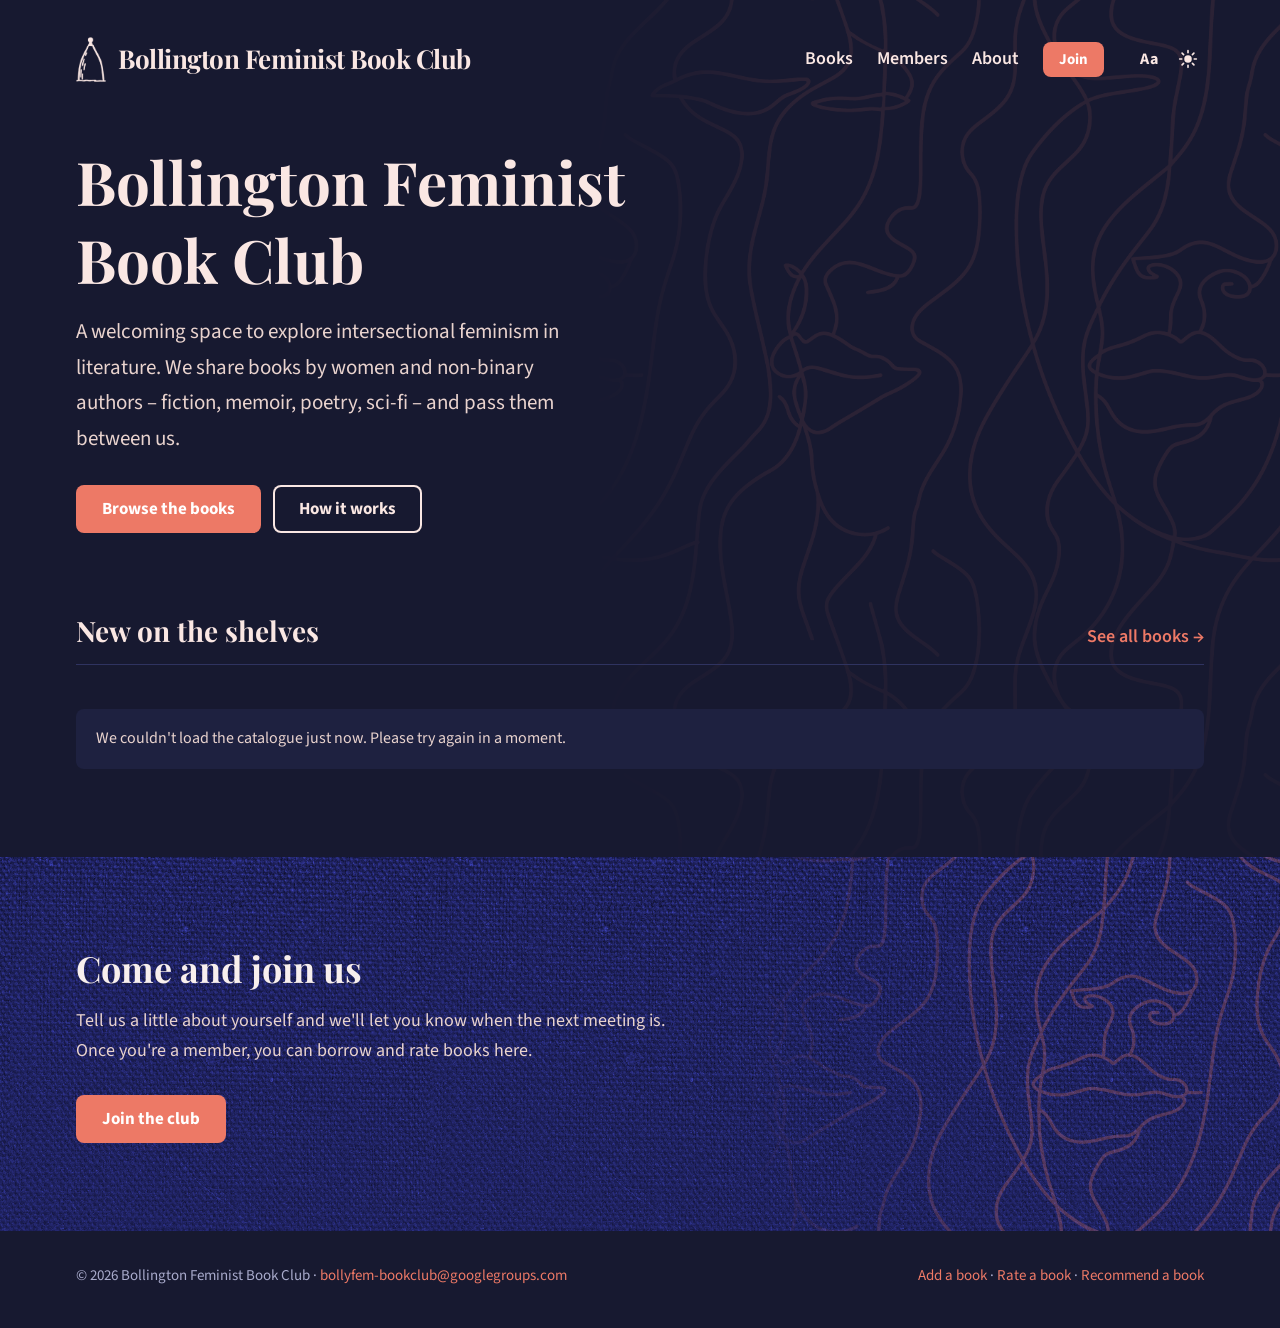
==== commit 41ef0e6f: "Remove the separate Recommended menu item; the Books page switch covers it" ====
--- a/index.html
+++ b/index.html
@@ -49,7 +49,6 @@
       <a class="logo" href="./"><span class="logo__mark" aria-hidden="true"></span><span data-club-name>Bollington Feminist Book Club</span></a>
       <nav class="nav" aria-label="Main">
         <a href="books.html" data-page="books">Books</a>
-        <a href="books.html?view=recommended" data-page="wishlist">Recommended</a>
         <a href="members.html" data-page="members">Members</a>
         <a href="about.html" data-page="about">About</a>
         <a class="button button--small" data-form="join" href="#">Join</a>
@@ -97,7 +96,7 @@
 
   <footer class="footer container">
     <span>© <span id="year"></span> <span data-club-name>Bollington Feminist Book Club</span> · <a href="mailto:bollyfem-bookclub@googlegroups.com">bollyfem-bookclub@googlegroups.com</a></span>
-    <span><a href="add.html">Add a book</a> · <a data-form="rate" href="#">Rate a book</a> · <a data-form="recommend" href="#">Recommend a book</a></span>
+    <span><a href="add.html">Add a book</a> · <a data-form="rate" href="#">Rate a book</a> · <a href="add.html">Recommend a book</a></span>
   </footer>
 
   <dialog id="book-dialog" aria-labelledby="d-title">
--- a/styles.css
+++ b/styles.css
@@ -484,3 +484,14 @@
 .page__links { display: inline-flex; flex-wrap: wrap; gap: 8px 22px; justify-content: flex-end; }
 .status--rec { color: var(--muted); }
 .status--rec::before { content: "☆"; width: auto; height: auto; background: none; border-radius: 0; font-size: 14px; line-height: 1; }
+
+/* Add a book: editions found by title */
+.editions { list-style: none; margin: 12px 0 0; padding: 0; display: grid; grid-template-columns: repeat(auto-fill, minmax(320px, 1fr)); gap: 12px; }
+.edition { display: flex; gap: 14px; width: 100%; text-align: left; padding: 12px; background: var(--card); color: var(--text); border: 1px solid var(--line); border-radius: var(--radius); cursor: pointer; font: inherit; }
+.edition:hover, .edition:focus-visible { border-color: var(--brand); outline: none; }
+.edition__cover { flex: none; width: 56px; height: 84px; border-radius: 3px; background: var(--bg-alt); overflow: hidden; }
+.edition__cover img { width: 100%; height: 100%; object-fit: cover; display: block; }
+.edition__text { display: flex; flex-direction: column; gap: 2px; font-size: 15px; line-height: 1.4; }
+.edition__text strong { font-family: var(--serif); font-size: 17px; }
+.edition__facts, .edition__isbn { color: var(--muted); font-size: 14px; }
+@media (max-width: 560px) { .editions { grid-template-columns: 1fr; } }
